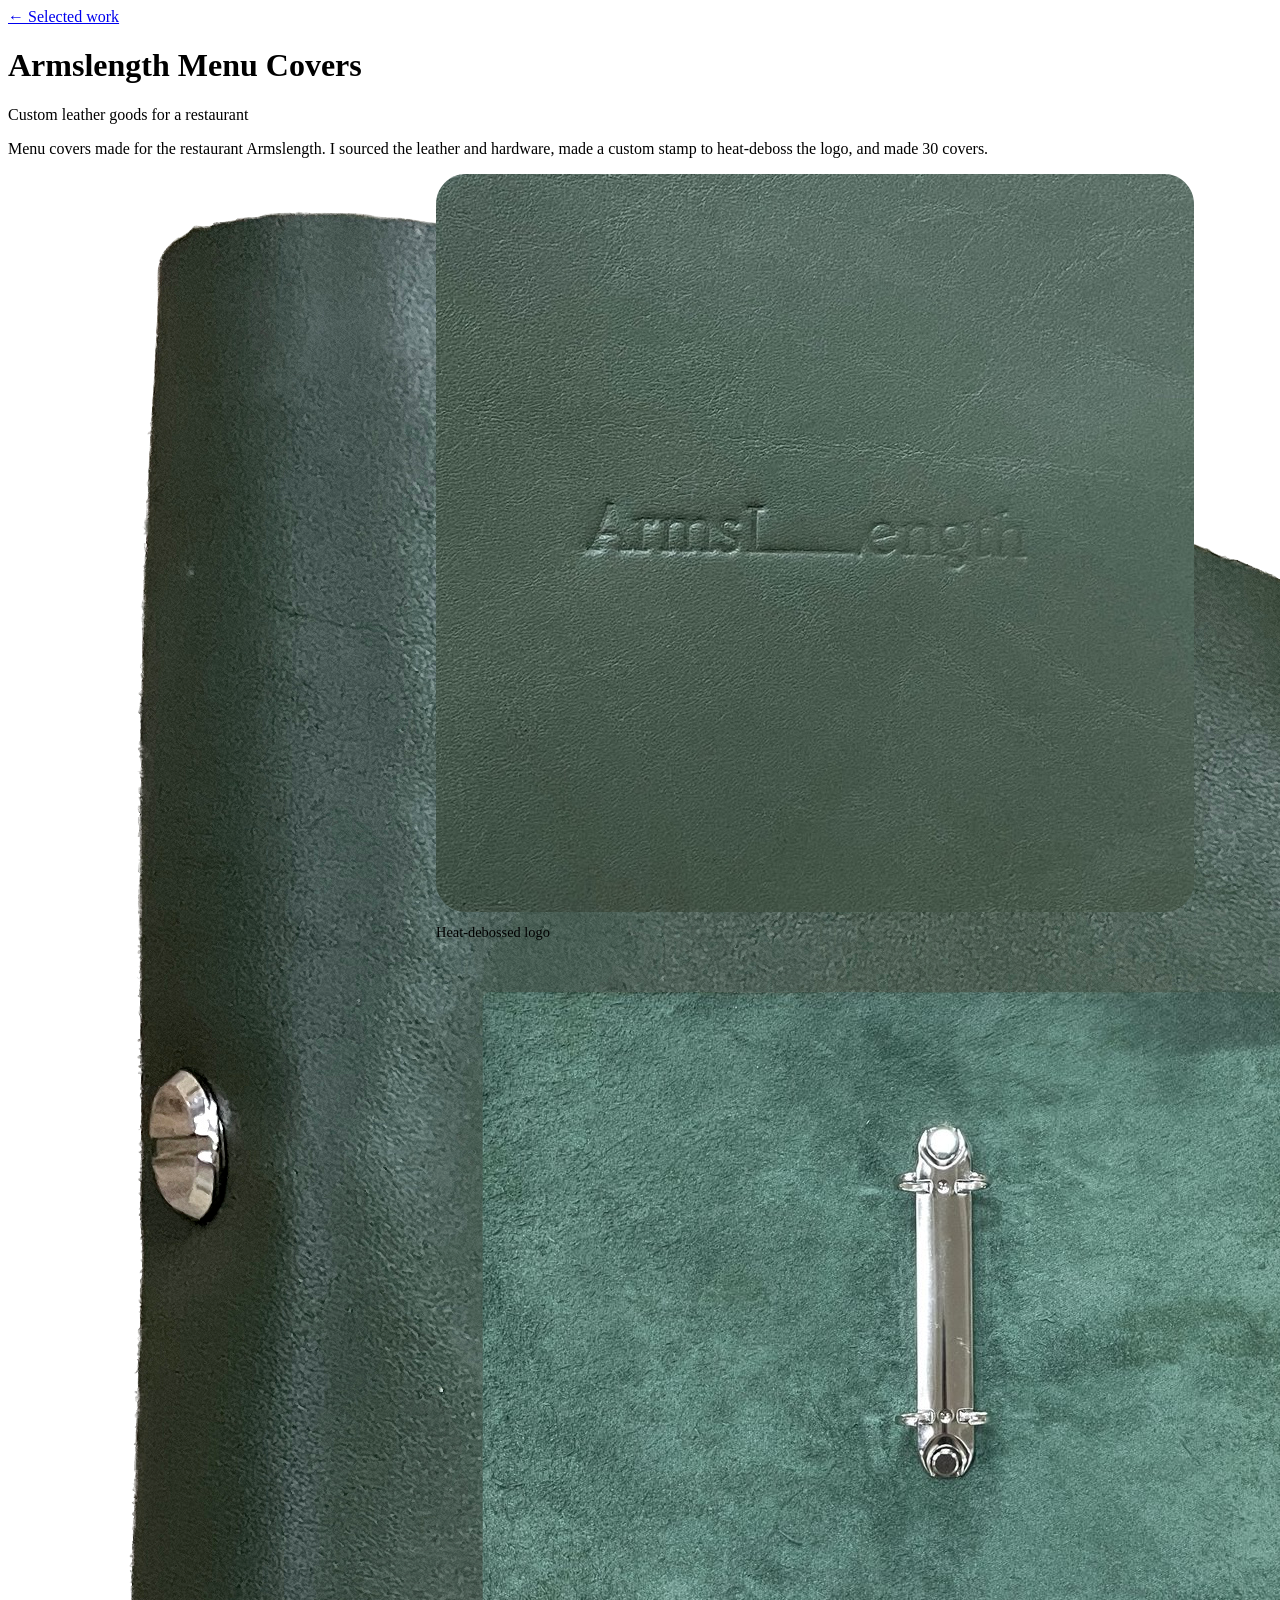
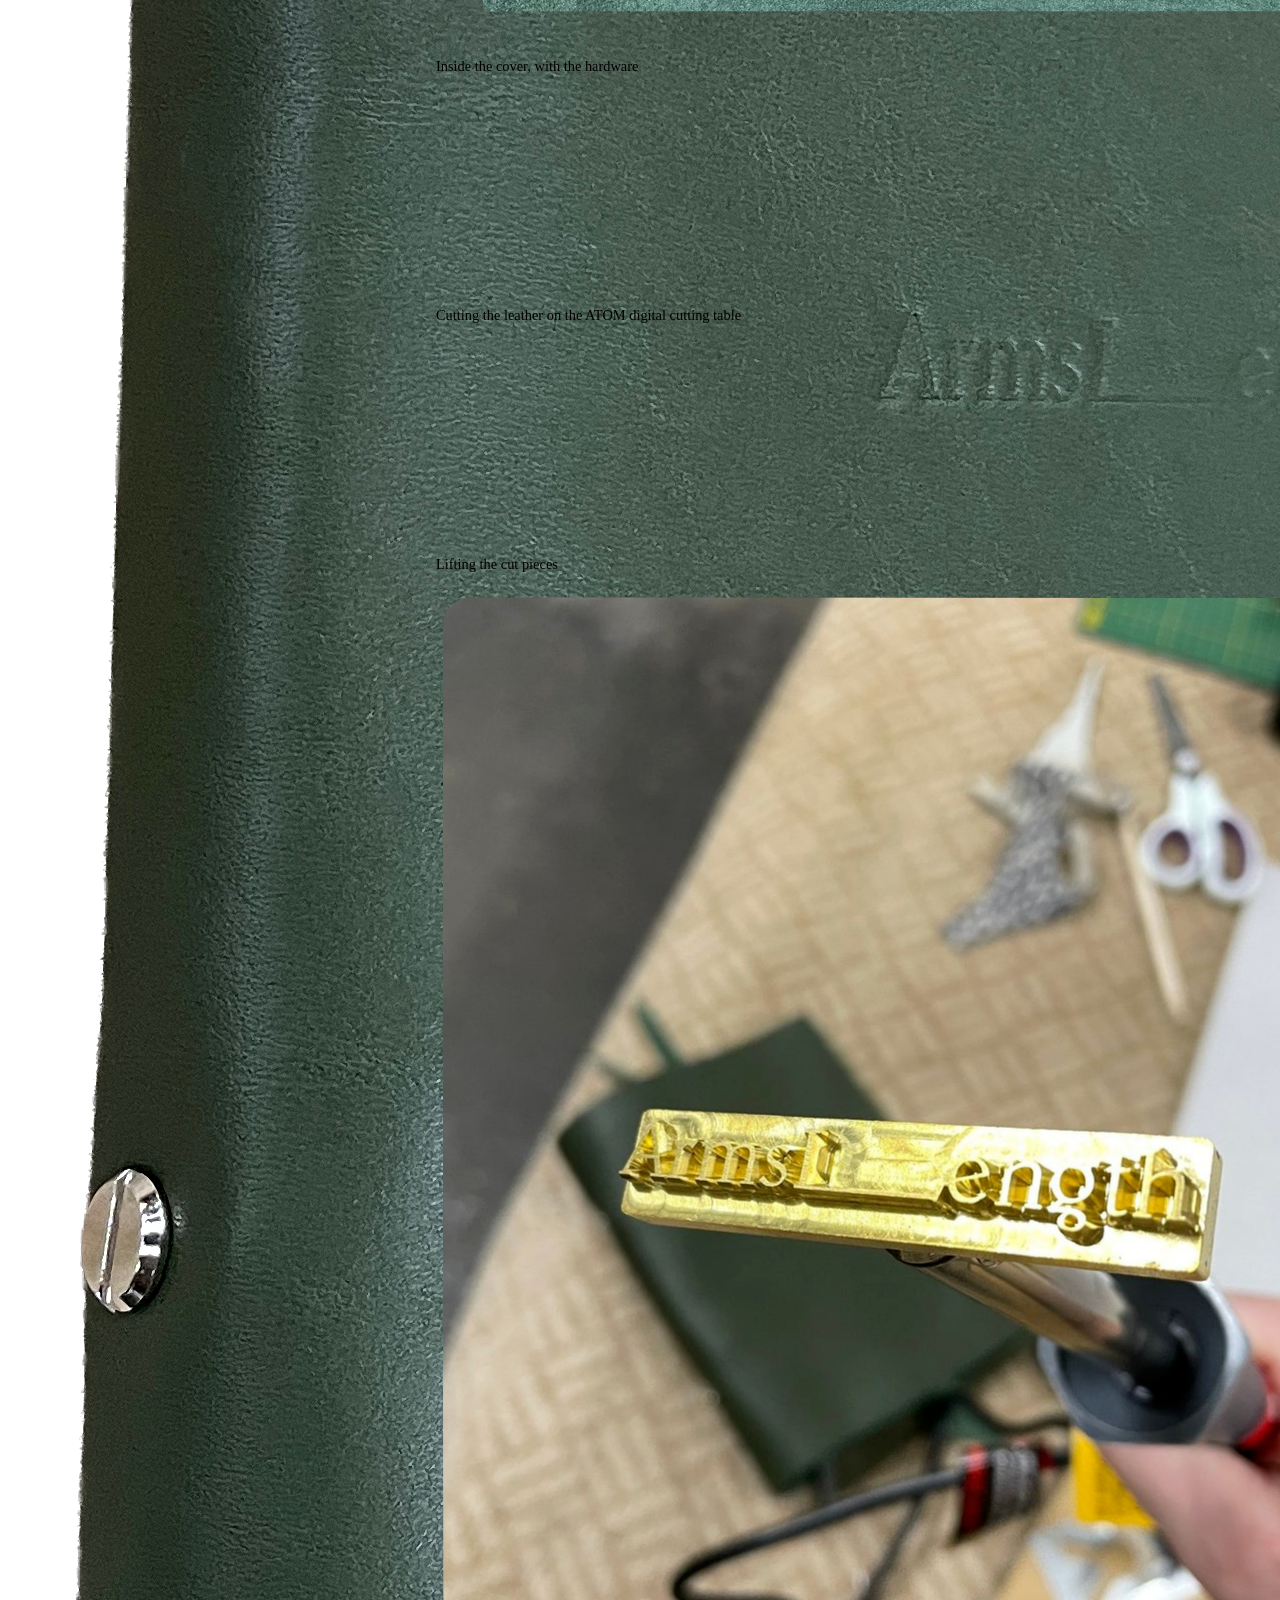
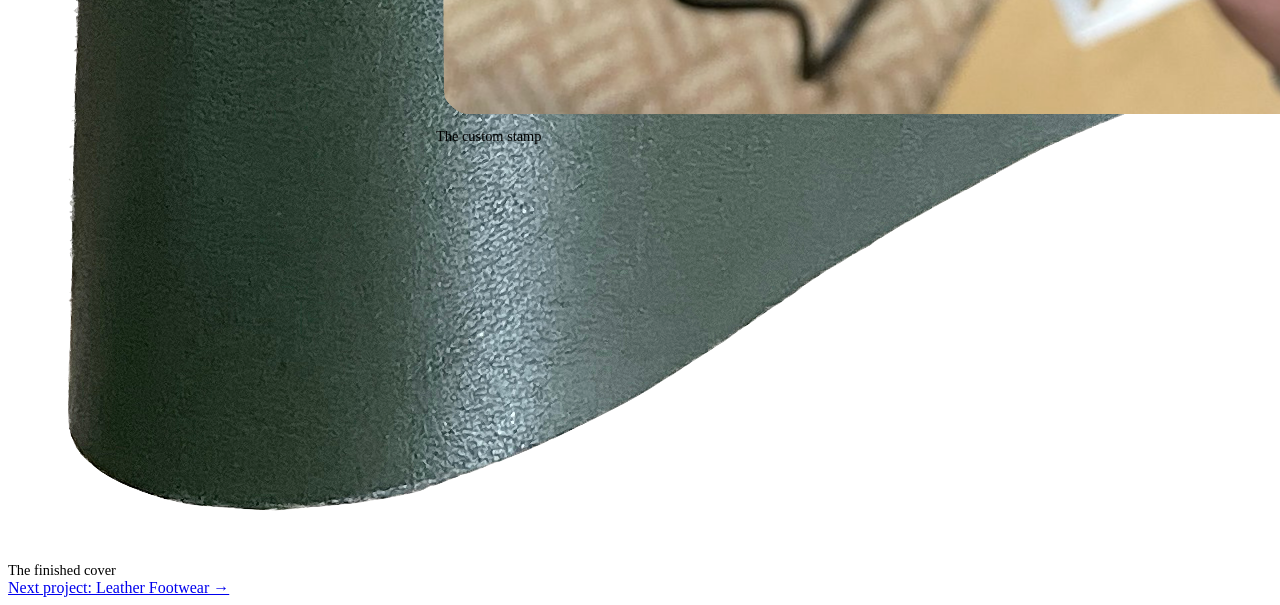
==== armslength.html @ f9666e4c "Add files via upload" ====
<!doctype html>
<html lang="en"><head><meta charset="utf-8">
<meta name="viewport" content="width=device-width, initial-scale=1">
<title>Armslength Menu Covers | EWAN M~C</title>
<meta name="description" content="Menu covers made for the restaurant Armslength. I sourced the leather and hardware, made a custom stamp to heat-deboss the logo, and made 30 covers.">
<link rel="preconnect" href="https://fonts.googleapis.com"><link rel="preconnect" href="https://fonts.gstatic.com" crossorigin>
<link href="https://fonts.googleapis.com/css2?family=Inter+Tight:wght@400;500&display=swap" rel="stylesheet">
<link rel="stylesheet" href="style.css">
<style>
.gal{display:block;columns:3;column-gap:20px}
.jr{display:contents}
.gal figure{margin:0 0 20px;break-inside:avoid}
.gal figcaption{margin-top:8px;color:var(--grey);font-size:.9em}
.gal video{display:block;width:100%;height:auto;border-radius:16px}
@media(max-width:800px){.gal{columns:1}}
</style></head>
<body class="project"><div class="shell">
<main class="left"><div class="bar"><a href="index.html">← Selected work</a></div>
<div class="head"><h1>Armslength Menu Covers</h1><p class="cat">Custom leather goods for a restaurant</p><p class="desc">Menu covers made for the restaurant Armslength. I sourced the leather and hardware, made a custom stamp to heat-deboss the logo, and made 30 covers.</p></div>
<div class="gal">
<div class="jr"><figure style="--ar:0.75"><span class="img"><img src="images/armslength-hero.jpg" alt="Finished green leather menu cover with the Armslength logo and two silver screw posts" loading="lazy"></span><figcaption>The finished cover</figcaption></figure><figure style="--ar:0.7093"><span class="img"><img src="images/armslength-detail.jpg" alt="Close-up of the Armslength logo heat-debossed into green leather" loading="lazy"></span><figcaption>Heat-debossed logo</figcaption></figure><figure style="--ar:0.75"><span class="img"><img src="images/armslength-inside.jpg" alt="Inside of a menu cover showing green lining and the ring binder hardware" loading="lazy"></span><figcaption>Inside the cover, with the hardware</figcaption></figure></div>
<div class="jr"><figure style="--ar:0.5625"><video src="images/armslength-cutting-1.mp4" autoplay muted loop playsinline preload="metadata" aria-label="Digital cutting table cutting green leather"></video><figcaption>Cutting the leather on the ATOM digital cutting table</figcaption></figure><figure style="--ar:0.5625"><video src="images/armslength-cutting-2.mp4" autoplay muted loop playsinline preload="metadata" aria-label="Cut leather pieces being lifted from the cutting table"></video><figcaption>Lifting the cut pieces</figcaption></figure><figure style="--ar:0.7653"><span class="img"><img src="images/armslength-stamp.jpg" alt="Hand holding the custom stamp used to heat-deboss the logo" loading="lazy"></span><figcaption>The custom stamp</figcaption></figure></div>
</div>
<div class="bar end"><a href="leatherfootwear.html">Next project: Leather Footwear →</a></div></main>
<aside id="panel" class="panel"></aside>
</div><script src="site.js" defer></script></body></html>
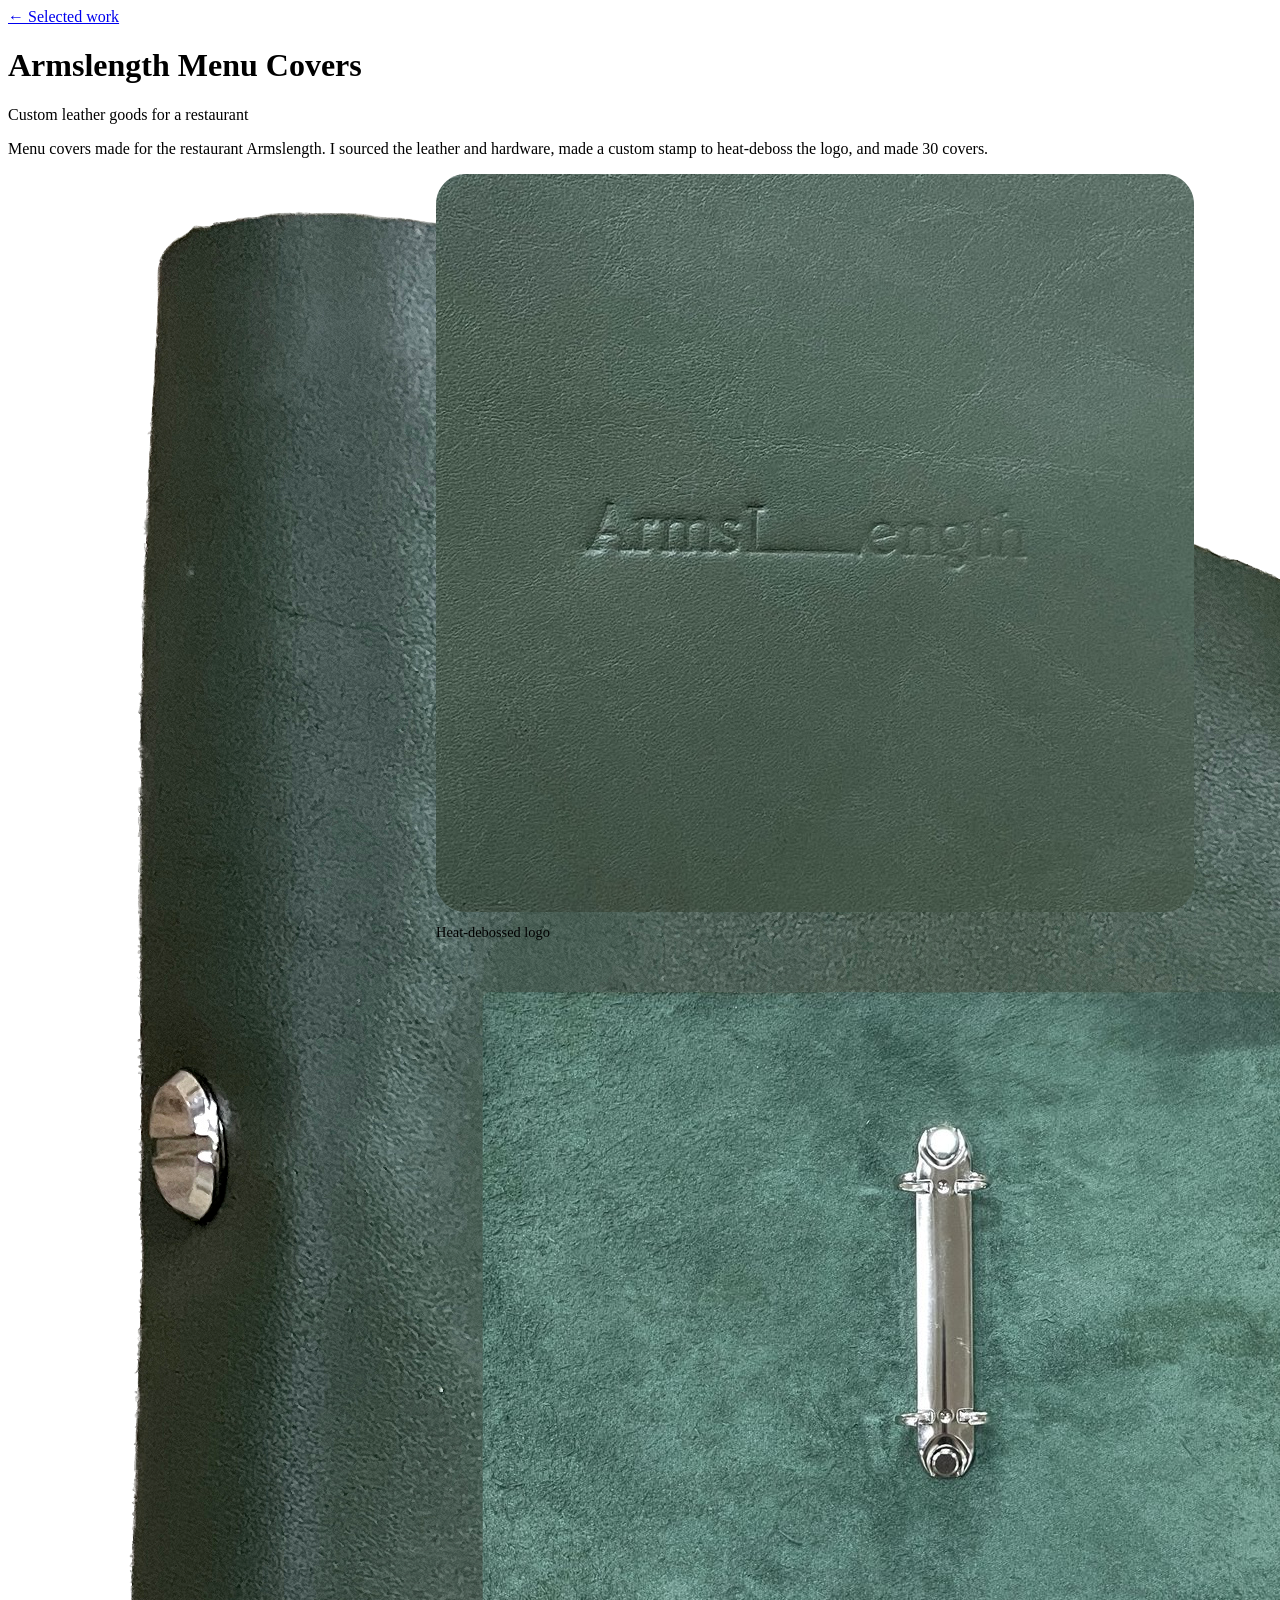
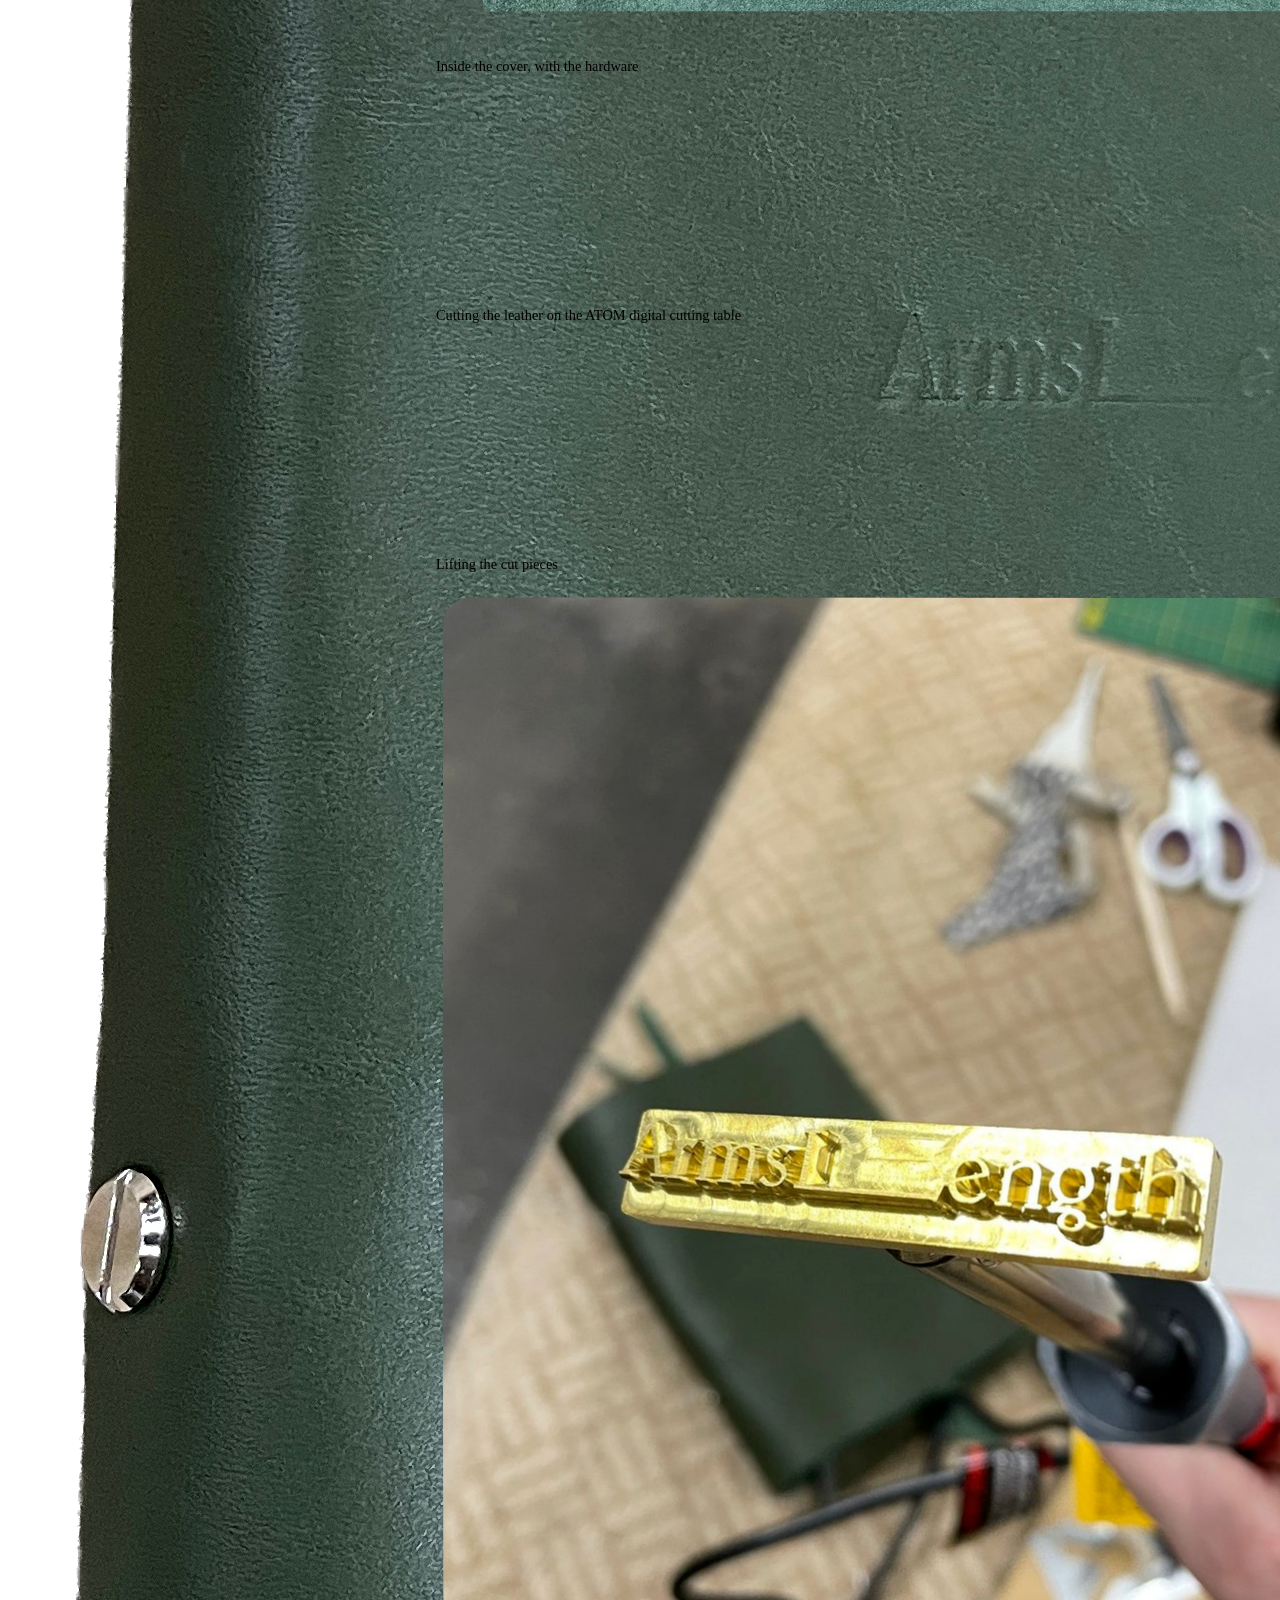
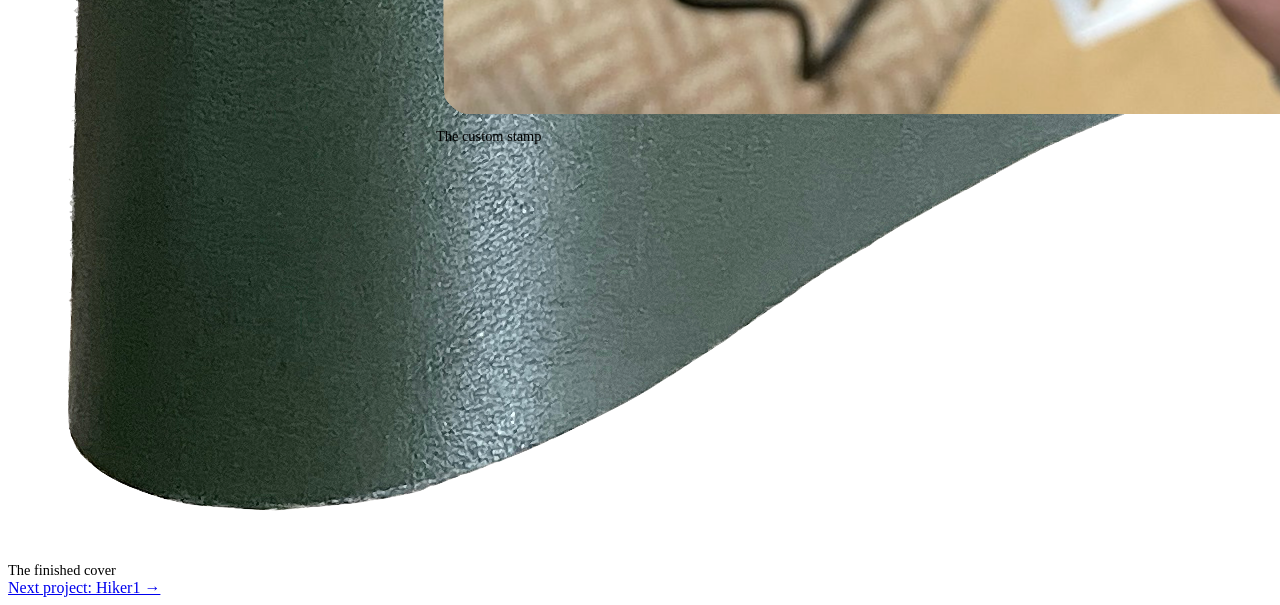
==== commit e216701d: "Update armslength.html" ====
--- a/armslength.html
+++ b/armslength.html
@@ -21,6 +21,6 @@
 <div class="jr"><figure style="--ar:0.75"><span class="img"><img src="images/armslength-hero.jpg" alt="Finished green leather menu cover with the Armslength logo and two silver screw posts" loading="lazy"></span><figcaption>The finished cover</figcaption></figure><figure style="--ar:0.7093"><span class="img"><img src="images/armslength-detail.jpg" alt="Close-up of the Armslength logo heat-debossed into green leather" loading="lazy"></span><figcaption>Heat-debossed logo</figcaption></figure><figure style="--ar:0.75"><span class="img"><img src="images/armslength-inside.jpg" alt="Inside of a menu cover showing green lining and the ring binder hardware" loading="lazy"></span><figcaption>Inside the cover, with the hardware</figcaption></figure></div>
 <div class="jr"><figure style="--ar:0.5625"><video src="images/armslength-cutting-1.mp4" autoplay muted loop playsinline preload="metadata" aria-label="Digital cutting table cutting green leather"></video><figcaption>Cutting the leather on the ATOM digital cutting table</figcaption></figure><figure style="--ar:0.5625"><video src="images/armslength-cutting-2.mp4" autoplay muted loop playsinline preload="metadata" aria-label="Cut leather pieces being lifted from the cutting table"></video><figcaption>Lifting the cut pieces</figcaption></figure><figure style="--ar:0.7653"><span class="img"><img src="images/armslength-stamp.jpg" alt="Hand holding the custom stamp used to heat-deboss the logo" loading="lazy"></span><figcaption>The custom stamp</figcaption></figure></div>
 </div>
-<div class="bar end"><a href="leatherfootwear.html">Next project: Leather Footwear →</a></div></main>
+<div class="bar end"><a href="hiker.html">Next project: Hiker1 →</a></div></main>
 <aside id="panel" class="panel"></aside>
 </div><script src="site.js" defer></script></body></html>
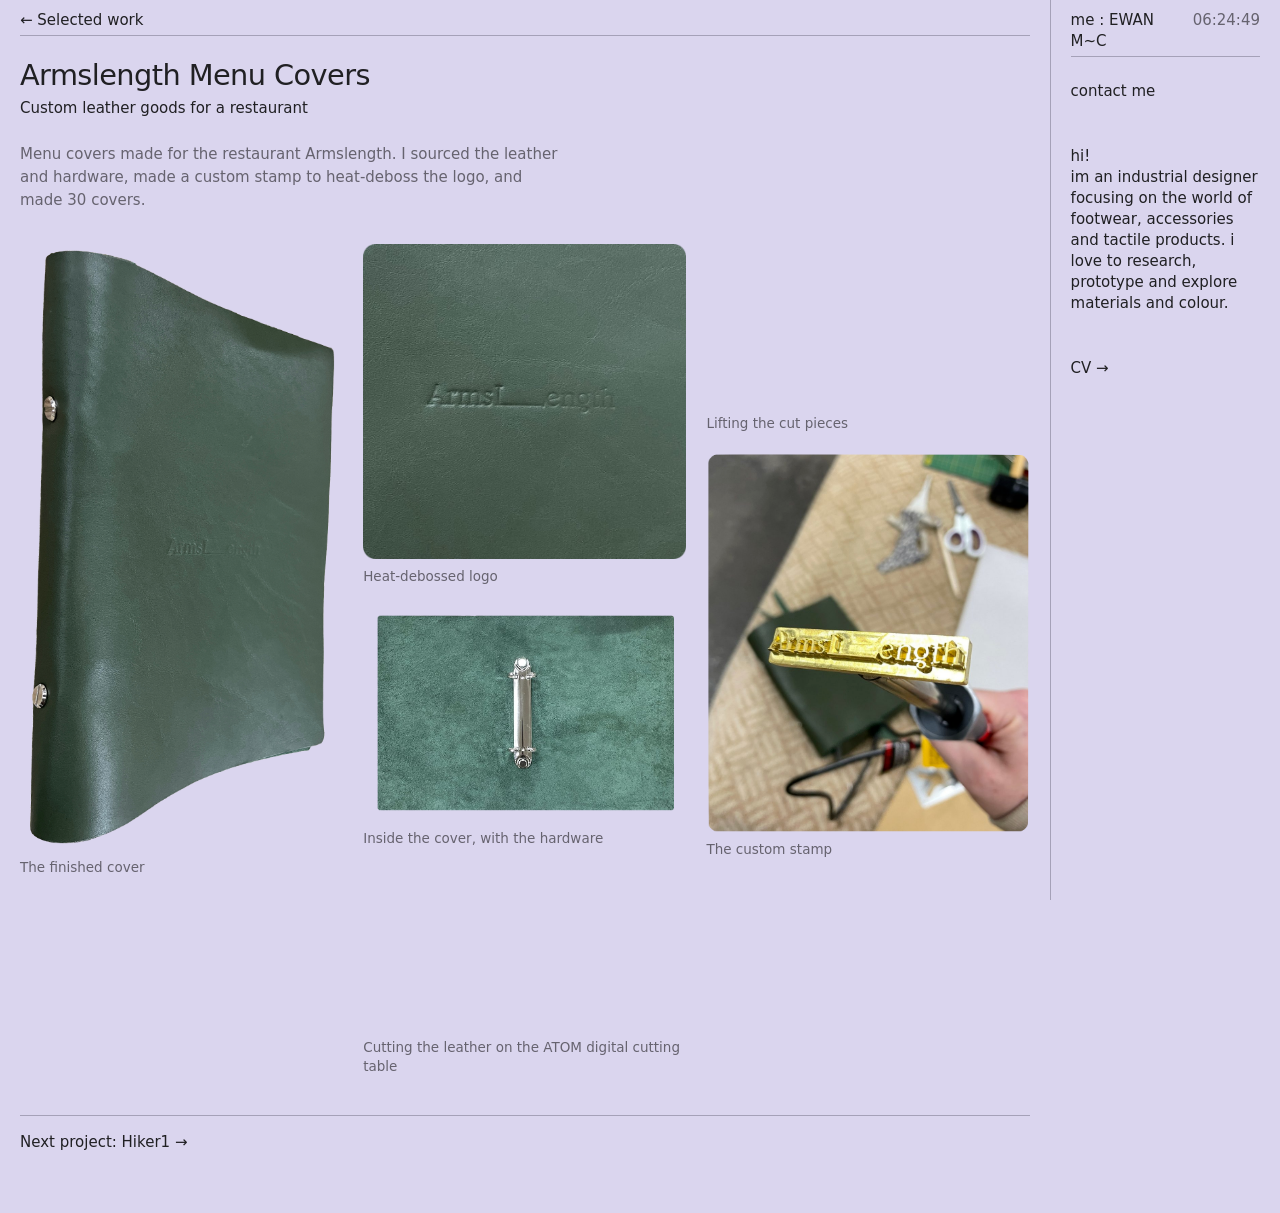
==== commit 9fbebb3d: "Update armslength.html" ====
--- a/armslength.html
+++ b/armslength.html
@@ -1,7 +1,7 @@
 <!doctype html>
 <html lang="en"><head><meta charset="utf-8">
 <meta name="viewport" content="width=device-width, initial-scale=1">
-<title>Armslength Menu Covers | EWAN M~C</title>
+<title>Armslength Menu Covers</title>
 <meta name="description" content="Menu covers made for the restaurant Armslength. I sourced the leather and hardware, made a custom stamp to heat-deboss the logo, and made 30 covers.">
 <link rel="preconnect" href="https://fonts.googleapis.com"><link rel="preconnect" href="https://fonts.gstatic.com" crossorigin>
 <link href="https://fonts.googleapis.com/css2?family=Inter+Tight:wght@400;500&display=swap" rel="stylesheet">
--- a/style.css
+++ b/style.css
@@ -0,0 +1,107 @@
+:root{--bg:#dad5ee;--ink:#202023;--grey:#66636f;--line:#a5a1b8;--tint:rgba(255,255,255,.35)}
+*{box-sizing:border-box}
+body{margin:0;background:var(--bg);color:var(--ink);font:400 15px/1.4 "Inter Tight",system-ui,sans-serif}
+a{color:inherit}
+a:focus-visible,button:focus-visible{outline:2px solid var(--ink);outline-offset:3px}
+.shell{display:grid;grid-template-columns:minmax(0,1fr) clamp(300px,28vw,520px);min-height:100vh}
+.left{padding:10px 20px 60px}
+.bar{padding-bottom:4px;border-bottom:1px solid var(--line)}
+.bar h1,.bar a{margin:0;font-size:1em;font-weight:400;text-decoration:none}
+.bar a:hover{text-decoration:underline}
+.bar.end{margin-top:40px;padding:16px 0 0;border:0;border-top:1px solid var(--line)}
+.row{display:grid;grid-template-columns:58% 1fr;border-bottom:1px solid var(--line);padding:20px 0}
+.pic{display:block}
+.txt{padding:0 0 0 4%}
+.txt h2,.head h1{margin:0;font-size:1em;font-weight:400}
+.cat{margin:0;font-size:1em}
+.desc{margin:24px 0 0;max-width:34rem;color:var(--grey);font-size:1em;line-height:1.55}
+.view{display:inline-block;margin-top:48px;padding:10px 20px;border:1px solid var(--ink);border-radius:999px;text-decoration:none}
+.view::after{content:"";position:absolute;inset:0}
+.row{position:relative}
+.row:hover .view,.view:focus-visible{background:var(--ink);color:var(--bg)}
+.img{display:block}
+.img img{display:block;width:100%;height:auto}
+.img.missing{aspect-ratio:4/3;background:var(--tint);position:relative}
+.img.missing img{display:none}
+.img.missing::before{content:attr(data-file);position:absolute;inset:0;display:grid;place-items:center;padding:1rem;text-align:center;color:var(--grey);font-size:.85rem}
+.head{max-width:44rem;padding:24px 0 32px}
+.head h1{font-size:clamp(1.3rem,2.4vw,1.8rem);line-height:1.1;letter-spacing:-.02em;font-weight:500}
+.head .cat{margin-top:6px}
+.gal{display:grid;gap:20px}
+.pair{display:grid;grid-template-columns:1fr 1fr;gap:20px}
+.panel{position:sticky;top:0;height:100vh;overflow-y:auto;padding:10px 20px 20px;border-left:1px solid var(--line)}
+.panel header{display:flex;justify-content:space-between;padding-bottom:4px;border-bottom:1px solid var(--line)}
+.panel header span:last-child{color:var(--grey);font-variant-numeric:tabular-nums}
+.panel p,.panel ul{margin:0}
+.panel .info>*{margin-top:20px}
+.panel .intro{margin-top:44px}
+.panel .info{padding-top:4px}
+.panel a{text-decoration:none}
+.panel a:hover,.panel button:hover{text-decoration:underline}
+.panel button{padding:0;border:0;background:none;color:inherit;font:inherit;cursor:pointer}
+.cvview ul{list-style:none;padding:0}
+.cvview li{margin-bottom:10px}
+.cvview li span{color:var(--grey)}
+.cvview .back{margin-top:20px;display:block}
+/* CV mode: panel turns complementary lime and widens */
+.shell{transition:grid-template-columns .4s ease}
+.cv-open .shell{grid-template-columns:minmax(0,1fr) clamp(340px,40vw,640px)}
+.panel{transition:background-color .4s ease}
+.panel.cv-mode{background:#c8d4ff;--grey:#5a5c3c;--line:#aab062}
+.cvview h2{margin:28px 0 10px;padding-bottom:4px;border-bottom:1px solid var(--line);font-size:.8em;font-weight:500;letter-spacing:.16em;text-transform:uppercase}
+.cvview .job{margin-top:18px}
+.cvview .job h3{margin:0;font-size:1em;font-weight:500}
+.cvview .role{display:flex;justify-content:space-between;gap:12px;margin:2px 0 0}
+.cvview .role span:last-child{flex:none;color:var(--grey)}
+.cvview .note{margin-top:6px;color:var(--grey);font-size:.9em}
+.cvview .what{margin-top:8px}
+.cvview .edu strong{font-weight:500}
+.cvview .sub{margin:14px 0 4px;font-weight:500}
+.cvview .cols{columns:2;column-gap:20px}
+.cvview .cols li{margin-bottom:4px;break-inside:avoid}
+[hidden]{display:none!important}
+@media(max-width:800px){
+ .shell,.cv-open .shell{grid-template-columns:1fr}
+ .panel{order:-1;position:static;height:auto;border:0;border-bottom:1px solid var(--line)}
+ .project .panel .intro{display:none}
+ .row{grid-template-columns:1fr}.txt{padding:12px 0 0}.view{margin-top:28px}
+ .pair{grid-template-columns:1fr}
+}
+
+@media(prefers-reduced-motion:reduce){.shell,.panel{transition:none}}
+
+/* Thinner info panel on project pages, so more room for the work */
+@media(min-width:801px){
+  .project .shell{grid-template-columns:minmax(0,1fr) clamp(220px,18vw,300px)}
+  .project.cv-open .shell{grid-template-columns:minmax(0,1fr) clamp(340px,40vw,640px)}
+}
+
+/* Fullscreen image modal overlay */
+.image-modal {
+  display: none;
+  position: fixed;
+  inset: 0;
+  z-index: 9999;
+  background: rgba(32, 32, 35, 0.9);
+  display: flex;
+  align-items: center;
+  justify-content: center;
+  cursor: zoom-out;
+}
+
+.image-modal img {
+  max-width: 90vw;
+  max-height: 90vh;
+  object-fit: contain;
+  box-shadow: 0 20px 40px rgba(0,0,0,0.5);
+}
+
+/* Make gallery images look clickable */
+.gal .img img {
+  cursor: zoom-in;
+  transition: transform 0.2s ease;
+}
+
+.gal .img img:hover {
+  transform: scale(1.01);
+}
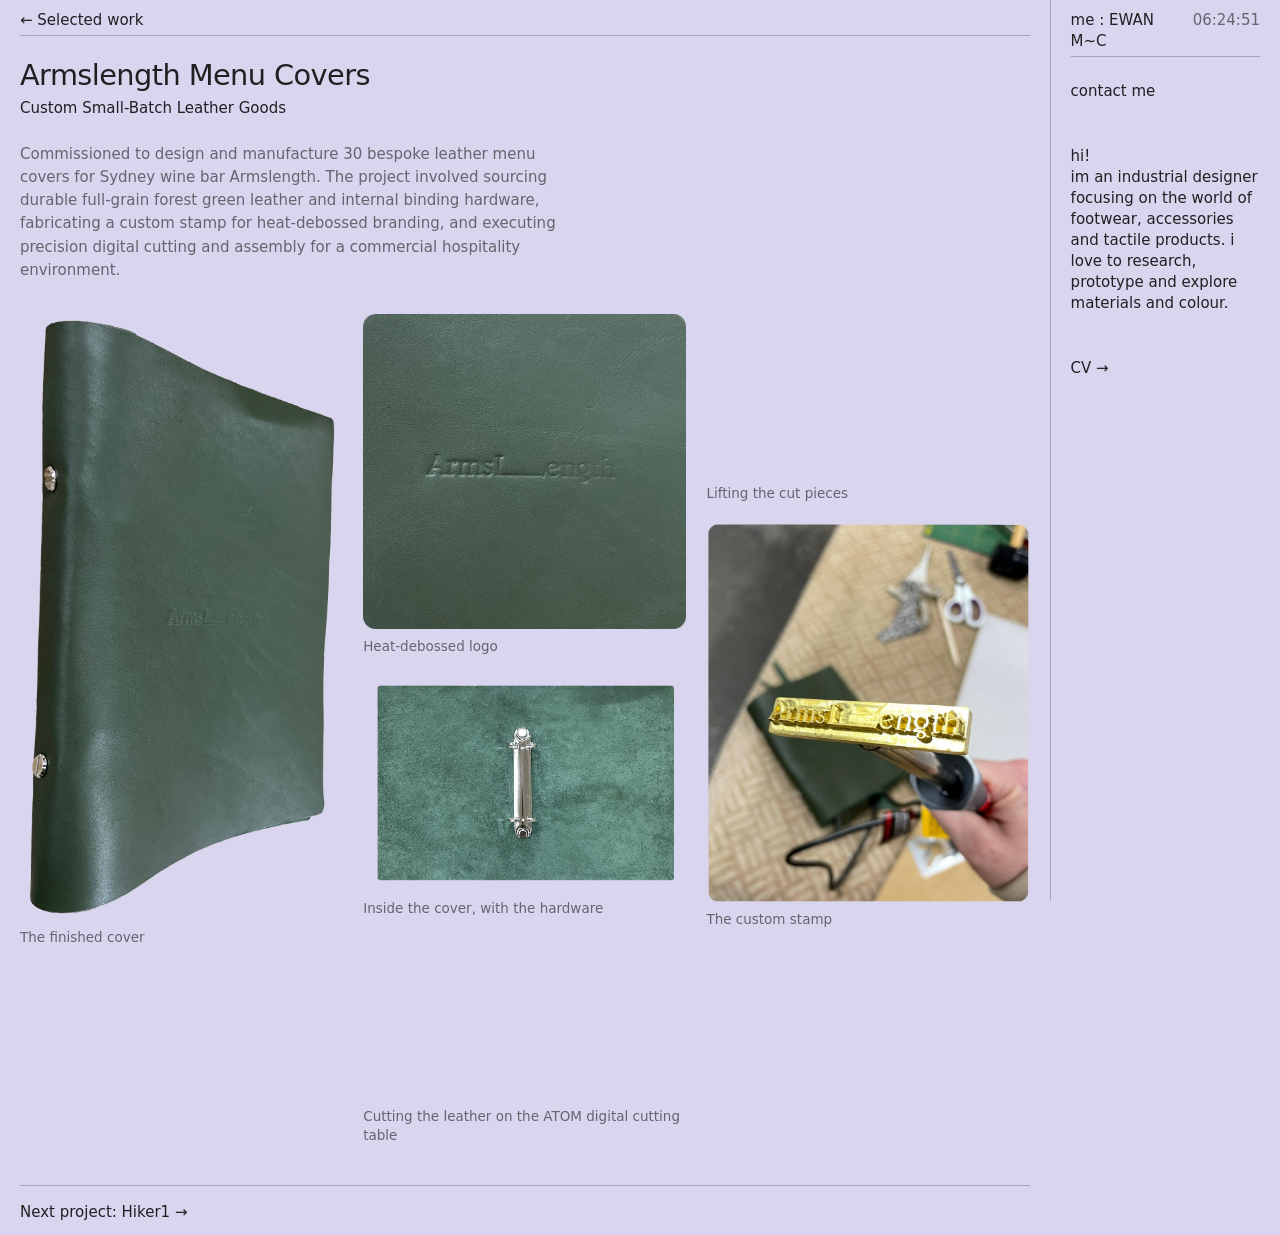
==== commit 4b374a1c: "Update armslength.html" ====
--- a/armslength.html
+++ b/armslength.html
@@ -16,7 +16,7 @@
 </style></head>
 <body class="project"><div class="shell">
 <main class="left"><div class="bar"><a href="index.html">← Selected work</a></div>
-<div class="head"><h1>Armslength Menu Covers</h1><p class="cat">Custom leather goods for a restaurant</p><p class="desc">Menu covers made for the restaurant Armslength. I sourced the leather and hardware, made a custom stamp to heat-deboss the logo, and made 30 covers.</p></div>
+<div class="head"><h1>Armslength Menu Covers</h1><p class="cat">Custom Small-Batch Leather Goods</p><p class="desc">Commissioned to design and manufacture 30 bespoke leather menu covers for Sydney wine bar Armslength. The project involved sourcing durable full-grain forest green leather and internal binding hardware, fabricating a custom stamp for heat-debossed branding, and executing precision digital cutting and assembly for a commercial hospitality environment.</p></div>
 <div class="gal">
 <div class="jr"><figure style="--ar:0.75"><span class="img"><img src="images/armslength-hero.jpg" alt="Finished green leather menu cover with the Armslength logo and two silver screw posts" loading="lazy"></span><figcaption>The finished cover</figcaption></figure><figure style="--ar:0.7093"><span class="img"><img src="images/armslength-detail.jpg" alt="Close-up of the Armslength logo heat-debossed into green leather" loading="lazy"></span><figcaption>Heat-debossed logo</figcaption></figure><figure style="--ar:0.75"><span class="img"><img src="images/armslength-inside.jpg" alt="Inside of a menu cover showing green lining and the ring binder hardware" loading="lazy"></span><figcaption>Inside the cover, with the hardware</figcaption></figure></div>
 <div class="jr"><figure style="--ar:0.5625"><video src="images/armslength-cutting-1.mp4" autoplay muted loop playsinline preload="metadata" aria-label="Digital cutting table cutting green leather"></video><figcaption>Cutting the leather on the ATOM digital cutting table</figcaption></figure><figure style="--ar:0.5625"><video src="images/armslength-cutting-2.mp4" autoplay muted loop playsinline preload="metadata" aria-label="Cut leather pieces being lifted from the cutting table"></video><figcaption>Lifting the cut pieces</figcaption></figure><figure style="--ar:0.7653"><span class="img"><img src="images/armslength-stamp.jpg" alt="Hand holding the custom stamp used to heat-deboss the logo" loading="lazy"></span><figcaption>The custom stamp</figcaption></figure></div>
--- a/style.css
+++ b/style.css
@@ -27,8 +27,8 @@
 .head{max-width:44rem;padding:24px 0 32px}
 .head h1{font-size:clamp(1.3rem,2.4vw,1.8rem);line-height:1.1;letter-spacing:-.02em;font-weight:500}
 .head .cat{margin-top:6px}
-.gal{display:grid;gap:20px}
-.pair{display:grid;grid-template-columns:1fr 1fr;gap:20px}
+.gal{display:grid;gap:10px}
+.pair{display:grid;grid-template-columns:1fr 1fr;gap:10px}
 .panel{position:sticky;top:0;height:100vh;overflow-y:auto;padding:10px 20px 20px;border-left:1px solid var(--line)}
 .panel header{display:flex;justify-content:space-between;padding-bottom:4px;border-bottom:1px solid var(--line)}
 .panel header span:last-child{color:var(--grey);font-variant-numeric:tabular-nums}
@@ -105,3 +105,13 @@
 .gal .img img:hover {
   transform: scale(1.01);
 }
+
+.gal .img {
+  margin: 0;
+  padding: 0;
+}
+
+.pic[href="armslength.html"] .img{max-width:420px;margin:0 auto!important}
+.pic[href="leatherfootwear.html"] .img{max-width:500px;margin:0 auto!important}
+
+.left{padding-bottom:12px}
